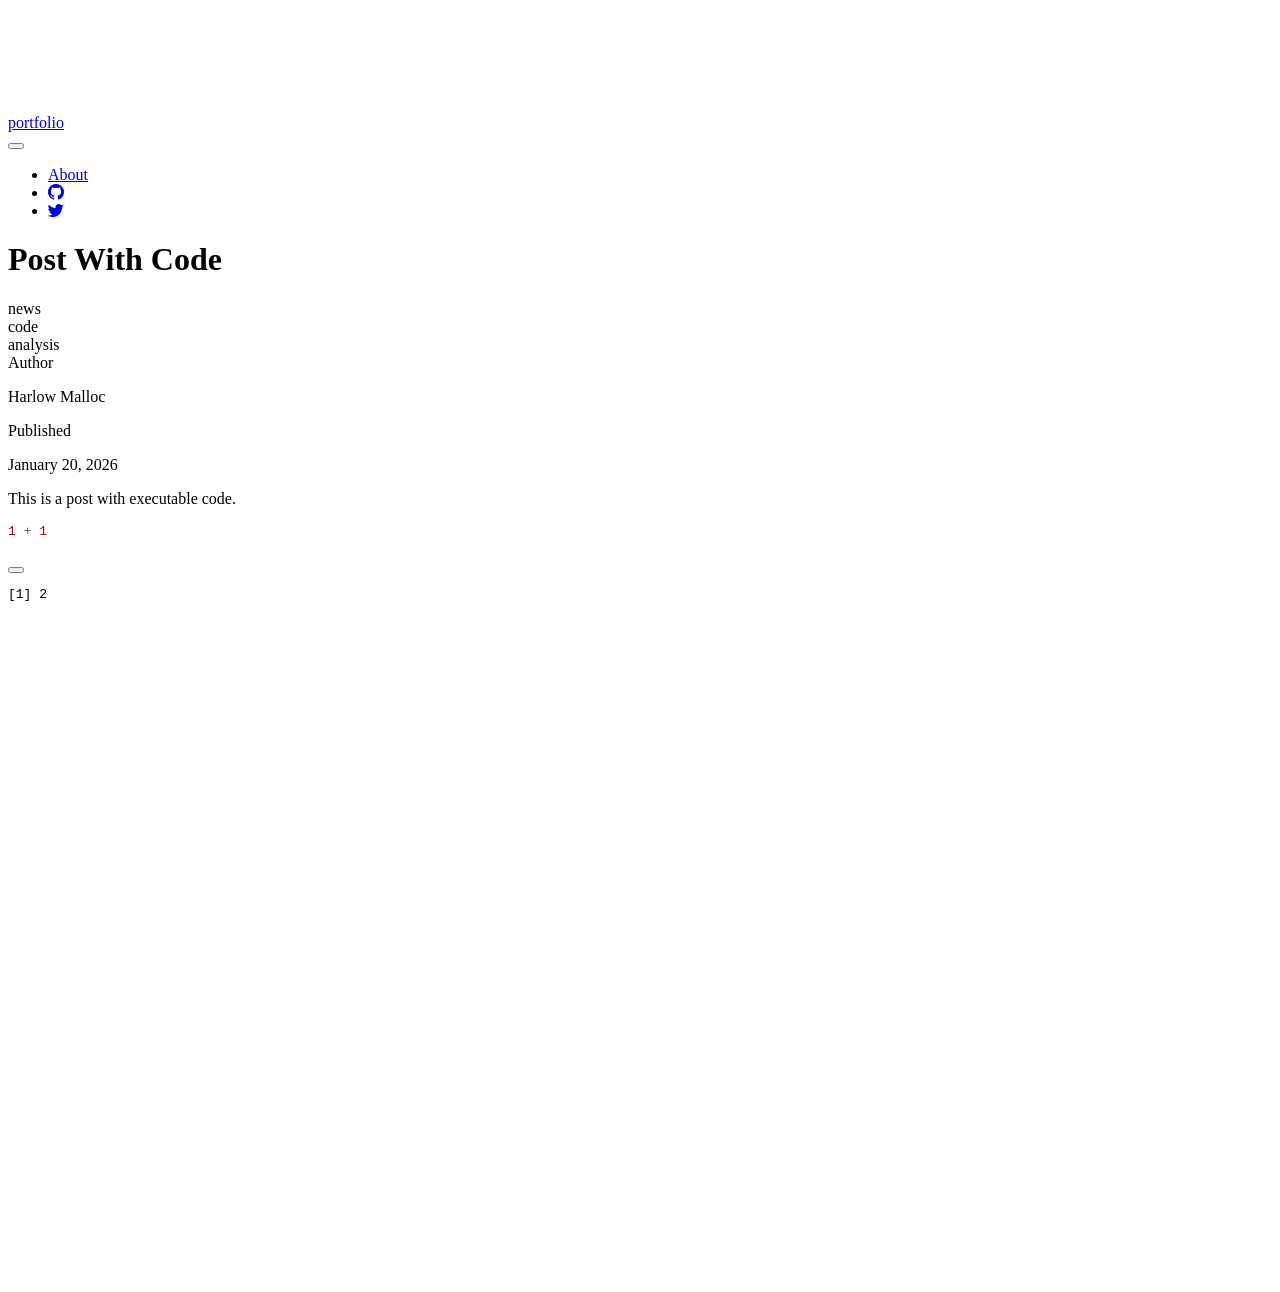
==== docs/posts/post-with-code/index.html @ 6f41be65 "First commit" ====
<!DOCTYPE html>
<html xmlns="http://www.w3.org/1999/xhtml" lang="en" xml:lang="en"><head>

<meta charset="utf-8">
<meta name="generator" content="quarto-1.8.25">

<meta name="viewport" content="width=device-width, initial-scale=1.0, user-scalable=yes">

<meta name="author" content="Harlow Malloc">
<meta name="dcterms.date" content="2026-01-20">

<title>Post With Code – portfolio</title>
<style>
code{white-space: pre-wrap;}
span.smallcaps{font-variant: small-caps;}
div.columns{display: flex; gap: min(4vw, 1.5em);}
div.column{flex: auto; overflow-x: auto;}
div.hanging-indent{margin-left: 1.5em; text-indent: -1.5em;}
ul.task-list{list-style: none;}
ul.task-list li input[type="checkbox"] {
  width: 0.8em;
  margin: 0 0.8em 0.2em -1em; /* quarto-specific, see https://github.com/quarto-dev/quarto-cli/issues/4556 */ 
  vertical-align: middle;
}
/* CSS for syntax highlighting */
html { -webkit-text-size-adjust: 100%; }
pre > code.sourceCode { white-space: pre; position: relative; }
pre > code.sourceCode > span { display: inline-block; line-height: 1.25; }
pre > code.sourceCode > span:empty { height: 1.2em; }
.sourceCode { overflow: visible; }
code.sourceCode > span { color: inherit; text-decoration: inherit; }
div.sourceCode { margin: 1em 0; }
pre.sourceCode { margin: 0; }
@media screen {
div.sourceCode { overflow: auto; }
}
@media print {
pre > code.sourceCode { white-space: pre-wrap; }
pre > code.sourceCode > span { text-indent: -5em; padding-left: 5em; }
}
pre.numberSource code
  { counter-reset: source-line 0; }
pre.numberSource code > span
  { position: relative; left: -4em; counter-increment: source-line; }
pre.numberSource code > span > a:first-child::before
  { content: counter(source-line);
    position: relative; left: -1em; text-align: right; vertical-align: baseline;
    border: none; display: inline-block;
    -webkit-touch-callout: none; -webkit-user-select: none;
    -khtml-user-select: none; -moz-user-select: none;
    -ms-user-select: none; user-select: none;
    padding: 0 4px; width: 4em;
  }
pre.numberSource { margin-left: 3em;  padding-left: 4px; }
div.sourceCode
  {   }
@media screen {
pre > code.sourceCode > span > a:first-child::before { text-decoration: underline; }
}
</style>


<script src="../../site_libs/quarto-nav/quarto-nav.js"></script>
<script src="../../site_libs/quarto-nav/headroom.min.js"></script>
<script src="../../site_libs/clipboard/clipboard.min.js"></script>
<script src="../../site_libs/quarto-search/autocomplete.umd.js"></script>
<script src="../../site_libs/quarto-search/fuse.min.js"></script>
<script src="../../site_libs/quarto-search/quarto-search.js"></script>
<meta name="quarto:offset" content="../../">
<script src="../../site_libs/quarto-html/quarto.js" type="module"></script>
<script src="../../site_libs/quarto-html/tabsets/tabsets.js" type="module"></script>
<script src="../../site_libs/quarto-html/axe/axe-check.js" type="module"></script>
<script src="../../site_libs/quarto-html/popper.min.js"></script>
<script src="../../site_libs/quarto-html/tippy.umd.min.js"></script>
<script src="../../site_libs/quarto-html/anchor.min.js"></script>
<link href="../../site_libs/quarto-html/tippy.css" rel="stylesheet">
<link href="../../site_libs/quarto-html/quarto-syntax-highlighting-7b89279ff1a6dce999919e0e67d4d9ec.css" rel="stylesheet" id="quarto-text-highlighting-styles">
<script src="../../site_libs/bootstrap/bootstrap.min.js"></script>
<link href="../../site_libs/bootstrap/bootstrap-icons.css" rel="stylesheet">
<link href="../../site_libs/bootstrap/bootstrap-e31584831b205ffbb2d98406f31c2a5b.min.css" rel="stylesheet" append-hash="true" id="quarto-bootstrap" data-mode="light">
<script id="quarto-search-options" type="application/json">{
  "location": "navbar",
  "copy-button": false,
  "collapse-after": 3,
  "panel-placement": "end",
  "type": "overlay",
  "limit": 50,
  "keyboard-shortcut": [
    "f",
    "/",
    "s"
  ],
  "show-item-context": false,
  "language": {
    "search-no-results-text": "No results",
    "search-matching-documents-text": "matching documents",
    "search-copy-link-title": "Copy link to search",
    "search-hide-matches-text": "Hide additional matches",
    "search-more-match-text": "more match in this document",
    "search-more-matches-text": "more matches in this document",
    "search-clear-button-title": "Clear",
    "search-text-placeholder": "",
    "search-detached-cancel-button-title": "Cancel",
    "search-submit-button-title": "Submit",
    "search-label": "Search"
  }
}</script>


<link rel="stylesheet" href="../../styles.css">
</head>

<body class="nav-fixed fullcontent quarto-light">

<div id="quarto-search-results"></div>
  <header id="quarto-header" class="headroom fixed-top quarto-banner">
    <nav class="navbar navbar-expand-lg " data-bs-theme="dark">
      <div class="navbar-container container-fluid">
      <div class="navbar-brand-container mx-auto">
    <a href="../../index.html" class="navbar-brand navbar-brand-logo">
    </a>
    <a class="navbar-brand" href="../../index.html">
    <span class="navbar-title">portfolio</span>
    </a>
  </div>
            <div id="quarto-search" class="" title="Search"></div>
          <button class="navbar-toggler" type="button" data-bs-toggle="collapse" data-bs-target="#navbarCollapse" aria-controls="navbarCollapse" role="menu" aria-expanded="false" aria-label="Toggle navigation" onclick="if (window.quartoToggleHeadroom) { window.quartoToggleHeadroom(); }">
  <span class="navbar-toggler-icon"></span>
</button>
          <div class="collapse navbar-collapse" id="navbarCollapse">
            <ul class="navbar-nav navbar-nav-scroll ms-auto">
  <li class="nav-item">
    <a class="nav-link" href="../../about.html"> 
<span class="menu-text">About</span></a>
  </li>  
  <li class="nav-item compact">
    <a class="nav-link" href="https://github.com/"> <i class="bi bi-github" role="img">
</i> 
<span class="menu-text"></span></a>
  </li>  
  <li class="nav-item compact">
    <a class="nav-link" href="https://twitter.com"> <i class="bi bi-twitter" role="img">
</i> 
<span class="menu-text"></span></a>
  </li>  
</ul>
          </div> <!-- /navcollapse -->
            <div class="quarto-navbar-tools">
</div>
      </div> <!-- /container-fluid -->
    </nav>
</header>
<!-- content -->
<header id="title-block-header" class="quarto-title-block default page-columns page-full">
  <div class="quarto-title-banner page-columns page-full">
    <div class="quarto-title column-body">
      <h1 class="title">Post With Code</h1>
                                <div class="quarto-categories">
                <div class="quarto-category">news</div>
                <div class="quarto-category">code</div>
                <div class="quarto-category">analysis</div>
              </div>
                  </div>
  </div>
    
  
  <div class="quarto-title-meta">

      <div>
      <div class="quarto-title-meta-heading">Author</div>
      <div class="quarto-title-meta-contents">
               <p>Harlow Malloc </p>
            </div>
    </div>
      
      <div>
      <div class="quarto-title-meta-heading">Published</div>
      <div class="quarto-title-meta-contents">
        <p class="date">January 20, 2026</p>
      </div>
    </div>
    
      
    </div>
    
  
  </header><div id="quarto-content" class="quarto-container page-columns page-rows-contents page-layout-article page-navbar">
<!-- sidebar -->
<!-- margin-sidebar -->
    
<!-- main -->
<main class="content quarto-banner-title-block" id="quarto-document-content">





<p>This is a post with executable code.</p>
<div class="cell">
<div class="code-copy-outer-scaffold"><div class="sourceCode cell-code" id="cb1"><pre class="sourceCode r code-with-copy"><code class="sourceCode r"><span id="cb1-1"><a href="#cb1-1" aria-hidden="true" tabindex="-1"></a><span class="dv">1</span> <span class="sc">+</span> <span class="dv">1</span></span></code></pre></div><button title="Copy to Clipboard" class="code-copy-button"><i class="bi"></i></button></div>
<div class="cell-output cell-output-stdout">
<pre><code>[1] 2</code></pre>
</div>
</div>



</main> <!-- /main -->
<script id="quarto-html-after-body" type="application/javascript">
  window.document.addEventListener("DOMContentLoaded", function (event) {
    const icon = "";
    const anchorJS = new window.AnchorJS();
    anchorJS.options = {
      placement: 'right',
      icon: icon
    };
    anchorJS.add('.anchored');
    const isCodeAnnotation = (el) => {
      for (const clz of el.classList) {
        if (clz.startsWith('code-annotation-')) {                     
          return true;
        }
      }
      return false;
    }
    const onCopySuccess = function(e) {
      // button target
      const button = e.trigger;
      // don't keep focus
      button.blur();
      // flash "checked"
      button.classList.add('code-copy-button-checked');
      var currentTitle = button.getAttribute("title");
      button.setAttribute("title", "Copied!");
      let tooltip;
      if (window.bootstrap) {
        button.setAttribute("data-bs-toggle", "tooltip");
        button.setAttribute("data-bs-placement", "left");
        button.setAttribute("data-bs-title", "Copied!");
        tooltip = new bootstrap.Tooltip(button, 
          { trigger: "manual", 
            customClass: "code-copy-button-tooltip",
            offset: [0, -8]});
        tooltip.show();    
      }
      setTimeout(function() {
        if (tooltip) {
          tooltip.hide();
          button.removeAttribute("data-bs-title");
          button.removeAttribute("data-bs-toggle");
          button.removeAttribute("data-bs-placement");
        }
        button.setAttribute("title", currentTitle);
        button.classList.remove('code-copy-button-checked');
      }, 1000);
      // clear code selection
      e.clearSelection();
    }
    const getTextToCopy = function(trigger) {
      const outerScaffold = trigger.parentElement.cloneNode(true);
      const codeEl = outerScaffold.querySelector('code');
      for (const childEl of codeEl.children) {
        if (isCodeAnnotation(childEl)) {
          childEl.remove();
        }
      }
      return codeEl.innerText;
    }
    const clipboard = new window.ClipboardJS('.code-copy-button:not([data-in-quarto-modal])', {
      text: getTextToCopy
    });
    clipboard.on('success', onCopySuccess);
    if (window.document.getElementById('quarto-embedded-source-code-modal')) {
      const clipboardModal = new window.ClipboardJS('.code-copy-button[data-in-quarto-modal]', {
        text: getTextToCopy,
        container: window.document.getElementById('quarto-embedded-source-code-modal')
      });
      clipboardModal.on('success', onCopySuccess);
    }
      var localhostRegex = new RegExp(/^(?:http|https):\/\/localhost\:?[0-9]*\//);
      var mailtoRegex = new RegExp(/^mailto:/);
        var filterRegex = new RegExp("https:\/\/your-website-url\.example\.com");
      var isInternal = (href) => {
          return filterRegex.test(href) || localhostRegex.test(href) || mailtoRegex.test(href);
      }
      // Inspect non-navigation links and adorn them if external
     var links = window.document.querySelectorAll('a[href]:not(.nav-link):not(.navbar-brand):not(.toc-action):not(.sidebar-link):not(.sidebar-item-toggle):not(.pagination-link):not(.no-external):not([aria-hidden]):not(.dropdown-item):not(.quarto-navigation-tool):not(.about-link)');
      for (var i=0; i<links.length; i++) {
        const link = links[i];
        if (!isInternal(link.href)) {
          // undo the damage that might have been done by quarto-nav.js in the case of
          // links that we want to consider external
          if (link.dataset.originalHref !== undefined) {
            link.href = link.dataset.originalHref;
          }
        }
      }
    function tippyHover(el, contentFn, onTriggerFn, onUntriggerFn) {
      const config = {
        allowHTML: true,
        maxWidth: 500,
        delay: 100,
        arrow: false,
        appendTo: function(el) {
            return el.parentElement;
        },
        interactive: true,
        interactiveBorder: 10,
        theme: 'quarto',
        placement: 'bottom-start',
      };
      if (contentFn) {
        config.content = contentFn;
      }
      if (onTriggerFn) {
        config.onTrigger = onTriggerFn;
      }
      if (onUntriggerFn) {
        config.onUntrigger = onUntriggerFn;
      }
      window.tippy(el, config); 
    }
    const noterefs = window.document.querySelectorAll('a[role="doc-noteref"]');
    for (var i=0; i<noterefs.length; i++) {
      const ref = noterefs[i];
      tippyHover(ref, function() {
        // use id or data attribute instead here
        let href = ref.getAttribute('data-footnote-href') || ref.getAttribute('href');
        try { href = new URL(href).hash; } catch {}
        const id = href.replace(/^#\/?/, "");
        const note = window.document.getElementById(id);
        if (note) {
          return note.innerHTML;
        } else {
          return "";
        }
      });
    }
    const xrefs = window.document.querySelectorAll('a.quarto-xref');
    const processXRef = (id, note) => {
      // Strip column container classes
      const stripColumnClz = (el) => {
        el.classList.remove("page-full", "page-columns");
        if (el.children) {
          for (const child of el.children) {
            stripColumnClz(child);
          }
        }
      }
      stripColumnClz(note)
      if (id === null || id.startsWith('sec-')) {
        // Special case sections, only their first couple elements
        const container = document.createElement("div");
        if (note.children && note.children.length > 2) {
          container.appendChild(note.children[0].cloneNode(true));
          for (let i = 1; i < note.children.length; i++) {
            const child = note.children[i];
            if (child.tagName === "P" && child.innerText === "") {
              continue;
            } else {
              container.appendChild(child.cloneNode(true));
              break;
            }
          }
          if (window.Quarto?.typesetMath) {
            window.Quarto.typesetMath(container);
          }
          return container.innerHTML
        } else {
          if (window.Quarto?.typesetMath) {
            window.Quarto.typesetMath(note);
          }
          return note.innerHTML;
        }
      } else {
        // Remove any anchor links if they are present
        const anchorLink = note.querySelector('a.anchorjs-link');
        if (anchorLink) {
          anchorLink.remove();
        }
        if (window.Quarto?.typesetMath) {
          window.Quarto.typesetMath(note);
        }
        if (note.classList.contains("callout")) {
          return note.outerHTML;
        } else {
          return note.innerHTML;
        }
      }
    }
    for (var i=0; i<xrefs.length; i++) {
      const xref = xrefs[i];
      tippyHover(xref, undefined, function(instance) {
        instance.disable();
        let url = xref.getAttribute('href');
        let hash = undefined; 
        if (url.startsWith('#')) {
          hash = url;
        } else {
          try { hash = new URL(url).hash; } catch {}
        }
        if (hash) {
          const id = hash.replace(/^#\/?/, "");
          const note = window.document.getElementById(id);
          if (note !== null) {
            try {
              const html = processXRef(id, note.cloneNode(true));
              instance.setContent(html);
            } finally {
              instance.enable();
              instance.show();
            }
          } else {
            // See if we can fetch this
            fetch(url.split('#')[0])
            .then(res => res.text())
            .then(html => {
              const parser = new DOMParser();
              const htmlDoc = parser.parseFromString(html, "text/html");
              const note = htmlDoc.getElementById(id);
              if (note !== null) {
                const html = processXRef(id, note);
                instance.setContent(html);
              } 
            }).finally(() => {
              instance.enable();
              instance.show();
            });
          }
        } else {
          // See if we can fetch a full url (with no hash to target)
          // This is a special case and we should probably do some content thinning / targeting
          fetch(url)
          .then(res => res.text())
          .then(html => {
            const parser = new DOMParser();
            const htmlDoc = parser.parseFromString(html, "text/html");
            const note = htmlDoc.querySelector('main.content');
            if (note !== null) {
              // This should only happen for chapter cross references
              // (since there is no id in the URL)
              // remove the first header
              if (note.children.length > 0 && note.children[0].tagName === "HEADER") {
                note.children[0].remove();
              }
              const html = processXRef(null, note);
              instance.setContent(html);
            } 
          }).finally(() => {
            instance.enable();
            instance.show();
          });
        }
      }, function(instance) {
      });
    }
        let selectedAnnoteEl;
        const selectorForAnnotation = ( cell, annotation) => {
          let cellAttr = 'data-code-cell="' + cell + '"';
          let lineAttr = 'data-code-annotation="' +  annotation + '"';
          const selector = 'span[' + cellAttr + '][' + lineAttr + ']';
          return selector;
        }
        const selectCodeLines = (annoteEl) => {
          const doc = window.document;
          const targetCell = annoteEl.getAttribute("data-target-cell");
          const targetAnnotation = annoteEl.getAttribute("data-target-annotation");
          const annoteSpan = window.document.querySelector(selectorForAnnotation(targetCell, targetAnnotation));
          const lines = annoteSpan.getAttribute("data-code-lines").split(",");
          const lineIds = lines.map((line) => {
            return targetCell + "-" + line;
          })
          let top = null;
          let height = null;
          let parent = null;
          if (lineIds.length > 0) {
              //compute the position of the single el (top and bottom and make a div)
              const el = window.document.getElementById(lineIds[0]);
              top = el.offsetTop;
              height = el.offsetHeight;
              parent = el.parentElement.parentElement;
            if (lineIds.length > 1) {
              const lastEl = window.document.getElementById(lineIds[lineIds.length - 1]);
              const bottom = lastEl.offsetTop + lastEl.offsetHeight;
              height = bottom - top;
            }
            if (top !== null && height !== null && parent !== null) {
              // cook up a div (if necessary) and position it 
              let div = window.document.getElementById("code-annotation-line-highlight");
              if (div === null) {
                div = window.document.createElement("div");
                div.setAttribute("id", "code-annotation-line-highlight");
                div.style.position = 'absolute';
                parent.appendChild(div);
              }
              div.style.top = top - 2 + "px";
              div.style.height = height + 4 + "px";
              div.style.left = 0;
              let gutterDiv = window.document.getElementById("code-annotation-line-highlight-gutter");
              if (gutterDiv === null) {
                gutterDiv = window.document.createElement("div");
                gutterDiv.setAttribute("id", "code-annotation-line-highlight-gutter");
                gutterDiv.style.position = 'absolute';
                const codeCell = window.document.getElementById(targetCell);
                const gutter = codeCell.querySelector('.code-annotation-gutter');
                gutter.appendChild(gutterDiv);
              }
              gutterDiv.style.top = top - 2 + "px";
              gutterDiv.style.height = height + 4 + "px";
            }
            selectedAnnoteEl = annoteEl;
          }
        };
        const unselectCodeLines = () => {
          const elementsIds = ["code-annotation-line-highlight", "code-annotation-line-highlight-gutter"];
          elementsIds.forEach((elId) => {
            const div = window.document.getElementById(elId);
            if (div) {
              div.remove();
            }
          });
          selectedAnnoteEl = undefined;
        };
          // Handle positioning of the toggle
      window.addEventListener(
        "resize",
        throttle(() => {
          elRect = undefined;
          if (selectedAnnoteEl) {
            selectCodeLines(selectedAnnoteEl);
          }
        }, 10)
      );
      function throttle(fn, ms) {
      let throttle = false;
      let timer;
        return (...args) => {
          if(!throttle) { // first call gets through
              fn.apply(this, args);
              throttle = true;
          } else { // all the others get throttled
              if(timer) clearTimeout(timer); // cancel #2
              timer = setTimeout(() => {
                fn.apply(this, args);
                timer = throttle = false;
              }, ms);
          }
        };
      }
        // Attach click handler to the DT
        const annoteDls = window.document.querySelectorAll('dt[data-target-cell]');
        for (const annoteDlNode of annoteDls) {
          annoteDlNode.addEventListener('click', (event) => {
            const clickedEl = event.target;
            if (clickedEl !== selectedAnnoteEl) {
              unselectCodeLines();
              const activeEl = window.document.querySelector('dt[data-target-cell].code-annotation-active');
              if (activeEl) {
                activeEl.classList.remove('code-annotation-active');
              }
              selectCodeLines(clickedEl);
              clickedEl.classList.add('code-annotation-active');
            } else {
              // Unselect the line
              unselectCodeLines();
              clickedEl.classList.remove('code-annotation-active');
            }
          });
        }
    const findCites = (el) => {
      const parentEl = el.parentElement;
      if (parentEl) {
        const cites = parentEl.dataset.cites;
        if (cites) {
          return {
            el,
            cites: cites.split(' ')
          };
        } else {
          return findCites(el.parentElement)
        }
      } else {
        return undefined;
      }
    };
    var bibliorefs = window.document.querySelectorAll('a[role="doc-biblioref"]');
    for (var i=0; i<bibliorefs.length; i++) {
      const ref = bibliorefs[i];
      const citeInfo = findCites(ref);
      if (citeInfo) {
        tippyHover(citeInfo.el, function() {
          var popup = window.document.createElement('div');
          citeInfo.cites.forEach(function(cite) {
            var citeDiv = window.document.createElement('div');
            citeDiv.classList.add('hanging-indent');
            citeDiv.classList.add('csl-entry');
            var biblioDiv = window.document.getElementById('ref-' + cite);
            if (biblioDiv) {
              citeDiv.innerHTML = biblioDiv.innerHTML;
            }
            popup.appendChild(citeDiv);
          });
          return popup.innerHTML;
        });
      }
    }
  });
  </script>
</div> <!-- /content -->




</body></html>
---- docs/site_libs/quarto-html/tippy.css ----
.tippy-box[data-animation=fade][data-state=hidden]{opacity:0}[data-tippy-root]{max-width:calc(100vw - 10px)}.tippy-box{position:relative;background-color:#333;color:#fff;border-radius:4px;font-size:14px;line-height:1.4;white-space:normal;outline:0;transition-property:transform,visibility,opacity}.tippy-box[data-placement^=top]>.tippy-arrow{bottom:0}.tippy-box[data-placement^=top]>.tippy-arrow:before{bottom:-7px;left:0;border-width:8px 8px 0;border-top-color:initial;transform-origin:center top}.tippy-box[data-placement^=bottom]>.tippy-arrow{top:0}.tippy-box[data-placement^=bottom]>.tippy-arrow:before{top:-7px;left:0;border-width:0 8px 8px;border-bottom-color:initial;transform-origin:center bottom}.tippy-box[data-placement^=left]>.tippy-arrow{right:0}.tippy-box[data-placement^=left]>.tippy-arrow:before{border-width:8px 0 8px 8px;border-left-color:initial;right:-7px;transform-origin:center left}.tippy-box[data-placement^=right]>.tippy-arrow{left:0}.tippy-box[data-placement^=right]>.tippy-arrow:before{left:-7px;border-width:8px 8px 8px 0;border-right-color:initial;transform-origin:center right}.tippy-box[data-inertia][data-state=visible]{transition-timing-function:cubic-bezier(.54,1.5,.38,1.11)}.tippy-arrow{width:16px;height:16px;color:#333}.tippy-arrow:before{content:"";position:absolute;border-color:transparent;border-style:solid}.tippy-content{position:relative;padding:5px 9px;z-index:1}
---- docs/site_libs/quarto-html/quarto-syntax-highlighting-7b89279ff1a6dce999919e0e67d4d9ec.css ----
/* quarto syntax highlight colors */
:root {
  --quarto-hl-ot-color: #003B4F;
  --quarto-hl-at-color: #657422;
  --quarto-hl-ss-color: #20794D;
  --quarto-hl-an-color: #5E5E5E;
  --quarto-hl-fu-color: #4758AB;
  --quarto-hl-st-color: #20794D;
  --quarto-hl-cf-color: #003B4F;
  --quarto-hl-op-color: #5E5E5E;
  --quarto-hl-er-color: #AD0000;
  --quarto-hl-bn-color: #AD0000;
  --quarto-hl-al-color: #AD0000;
  --quarto-hl-va-color: #111111;
  --quarto-hl-bu-color: inherit;
  --quarto-hl-ex-color: inherit;
  --quarto-hl-pp-color: #AD0000;
  --quarto-hl-in-color: #5E5E5E;
  --quarto-hl-vs-color: #20794D;
  --quarto-hl-wa-color: #5E5E5E;
  --quarto-hl-do-color: #5E5E5E;
  --quarto-hl-im-color: #00769E;
  --quarto-hl-ch-color: #20794D;
  --quarto-hl-dt-color: #AD0000;
  --quarto-hl-fl-color: #AD0000;
  --quarto-hl-co-color: #5E5E5E;
  --quarto-hl-cv-color: #5E5E5E;
  --quarto-hl-cn-color: #8f5902;
  --quarto-hl-sc-color: #5E5E5E;
  --quarto-hl-dv-color: #AD0000;
  --quarto-hl-kw-color: #003B4F;
}

/* other quarto variables */
:root {
  --quarto-font-monospace: SFMono-Regular, Menlo, Monaco, Consolas, "Liberation Mono", "Courier New", monospace;
}

/* syntax highlight based on Pandoc's rules */
pre > code.sourceCode > span {
  color: #003B4F;
}

code.sourceCode > span {
  color: #003B4F;
}

div.sourceCode,
div.sourceCode pre.sourceCode {
  color: #003B4F;
}

/* Normal */
code span {
  color: #003B4F;
}

/* Alert */
code span.al {
  color: #AD0000;
  font-style: inherit;
}

/* Annotation */
code span.an {
  color: #5E5E5E;
  font-style: inherit;
}

/* Attribute */
code span.at {
  color: #657422;
  font-style: inherit;
}

/* BaseN */
code span.bn {
  color: #AD0000;
  font-style: inherit;
}

/* BuiltIn */
code span.bu {
  font-style: inherit;
}

/* ControlFlow */
code span.cf {
  color: #003B4F;
  font-weight: bold;
  font-style: inherit;
}

/* Char */
code span.ch {
  color: #20794D;
  font-style: inherit;
}

/* Constant */
code span.cn {
  color: #8f5902;
  font-style: inherit;
}

/* Comment */
code span.co {
  color: #5E5E5E;
  font-style: inherit;
}

/* CommentVar */
code span.cv {
  color: #5E5E5E;
  font-style: italic;
}

/* Documentation */
code span.do {
  color: #5E5E5E;
  font-style: italic;
}

/* DataType */
code span.dt {
  color: #AD0000;
  font-style: inherit;
}

/* DecVal */
code span.dv {
  color: #AD0000;
  font-style: inherit;
}

/* Error */
code span.er {
  color: #AD0000;
  font-style: inherit;
}

/* Extension */
code span.ex {
  font-style: inherit;
}

/* Float */
code span.fl {
  color: #AD0000;
  font-style: inherit;
}

/* Function */
code span.fu {
  color: #4758AB;
  font-style: inherit;
}

/* Import */
code span.im {
  color: #00769E;
  font-style: inherit;
}

/* Information */
code span.in {
  color: #5E5E5E;
  font-style: inherit;
}

/* Keyword */
code span.kw {
  color: #003B4F;
  font-weight: bold;
  font-style: inherit;
}

/* Operator */
code span.op {
  color: #5E5E5E;
  font-style: inherit;
}

/* Other */
code span.ot {
  color: #003B4F;
  font-style: inherit;
}

/* Preprocessor */
code span.pp {
  color: #AD0000;
  font-style: inherit;
}

/* SpecialChar */
code span.sc {
  color: #5E5E5E;
  font-style: inherit;
}

/* SpecialString */
code span.ss {
  color: #20794D;
  font-style: inherit;
}

/* String */
code span.st {
  color: #20794D;
  font-style: inherit;
}

/* Variable */
code span.va {
  color: #111111;
  font-style: inherit;
}

/* VerbatimString */
code span.vs {
  color: #20794D;
  font-style: inherit;
}

/* Warning */
code span.wa {
  color: #5E5E5E;
  font-style: italic;
}

.prevent-inlining {
  content: "</";
}

/*# sourceMappingURL=3944bc705cfaf4c80e56f77c5205168a.css.map */
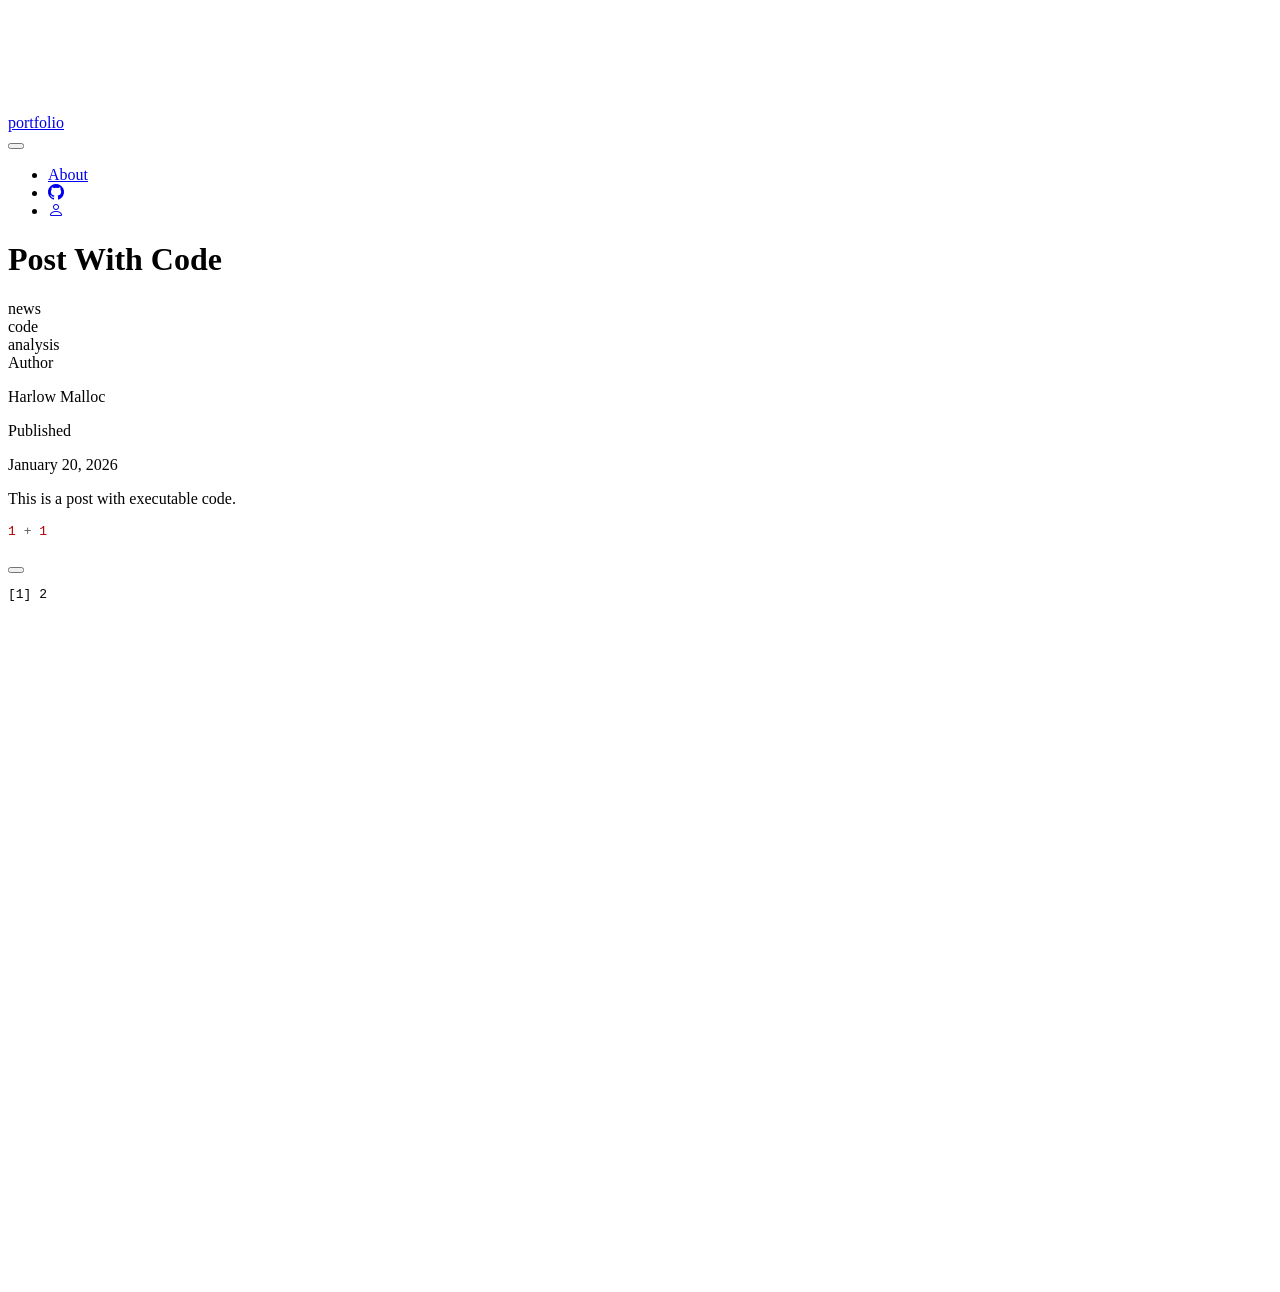
==== commit 904ff81c: "Idk" ====
--- a/docs/posts/post-with-code/index.html
+++ b/docs/posts/post-with-code/index.html
@@ -134,12 +134,12 @@
 <span class="menu-text">About</span></a>
   </li>  
   <li class="nav-item compact">
-    <a class="nav-link" href="https://github.com/"> <i class="bi bi-github" role="img">
+    <a class="nav-link" href="https://github.com/CollinH9"> <i class="bi bi-github" role="img">
 </i> 
 <span class="menu-text"></span></a>
   </li>  
   <li class="nav-item compact">
-    <a class="nav-link" href="https://twitter.com"> <i class="bi bi-twitter" role="img">
+    <a class="nav-link" href="file:///C:/Users/nillo/OneDrive/Desktop/Resume/CollinHenkel-Resume.pdf"> <i class="bi bi-person" role="img">
 </i> 
 <span class="menu-text"></span></a>
   </li>  
@@ -279,7 +279,7 @@
     }
       var localhostRegex = new RegExp(/^(?:http|https):\/\/localhost\:?[0-9]*\//);
       var mailtoRegex = new RegExp(/^mailto:/);
-        var filterRegex = new RegExp("https:\/\/your-website-url\.example\.com");
+        var filterRegex = new RegExp("https:\/\/collinh9\.github\.io");
       var isInternal = (href) => {
           return filterRegex.test(href) || localhostRegex.test(href) || mailtoRegex.test(href);
       }
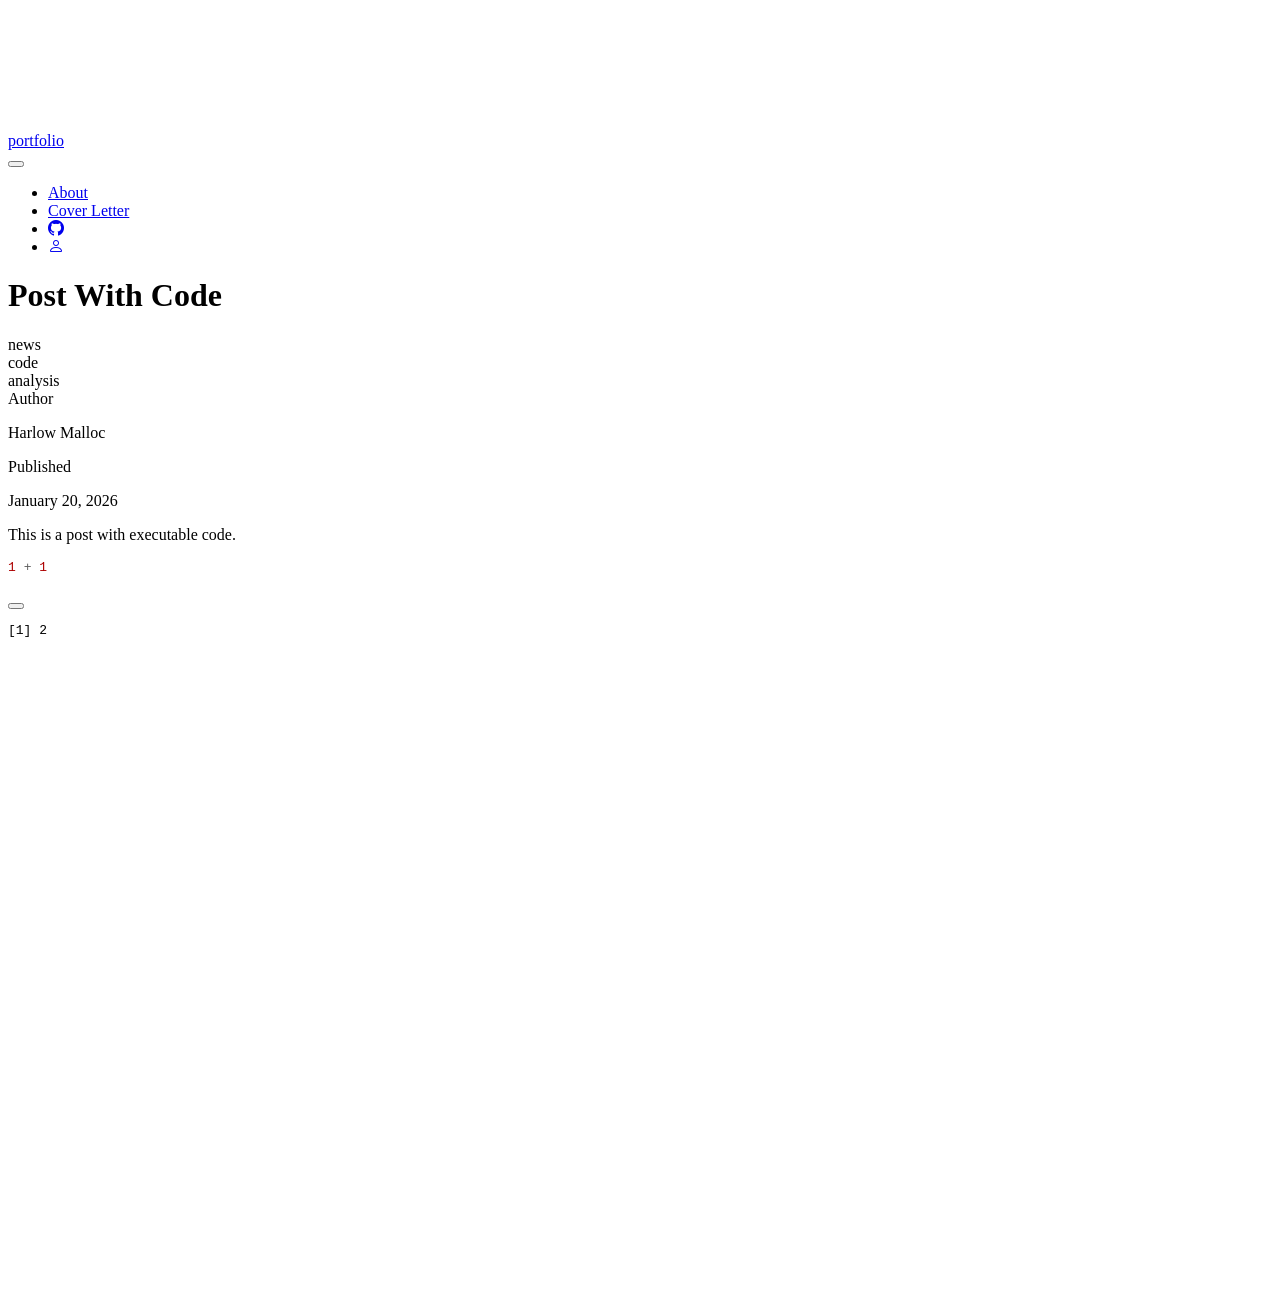
==== commit 778f912e: "Cover Letter Fix" ====
--- a/docs/posts/post-with-code/index.html
+++ b/docs/posts/post-with-code/index.html
@@ -133,13 +133,17 @@
     <a class="nav-link" href="../../about.html"> 
 <span class="menu-text">About</span></a>
   </li>  
+  <li class="nav-item">
+    <a class="nav-link" href="../../Cover Letter.html"> 
+<span class="menu-text">Cover Letter</span></a>
+  </li>  
   <li class="nav-item compact">
     <a class="nav-link" href="https://github.com/CollinH9"> <i class="bi bi-github" role="img">
 </i> 
 <span class="menu-text"></span></a>
   </li>  
   <li class="nav-item compact">
-    <a class="nav-link" href="file:///C:/Users/nillo/OneDrive/Desktop/Resume/CollinHenkel-Resume.pdf"> <i class="bi bi-person" role="img">
+    <a class="nav-link" href="../../files/CollinHenkel-Resume.pdf" target="_blank"> <i class="bi bi-person" role="img">
 </i> 
 <span class="menu-text"></span></a>
   </li>  
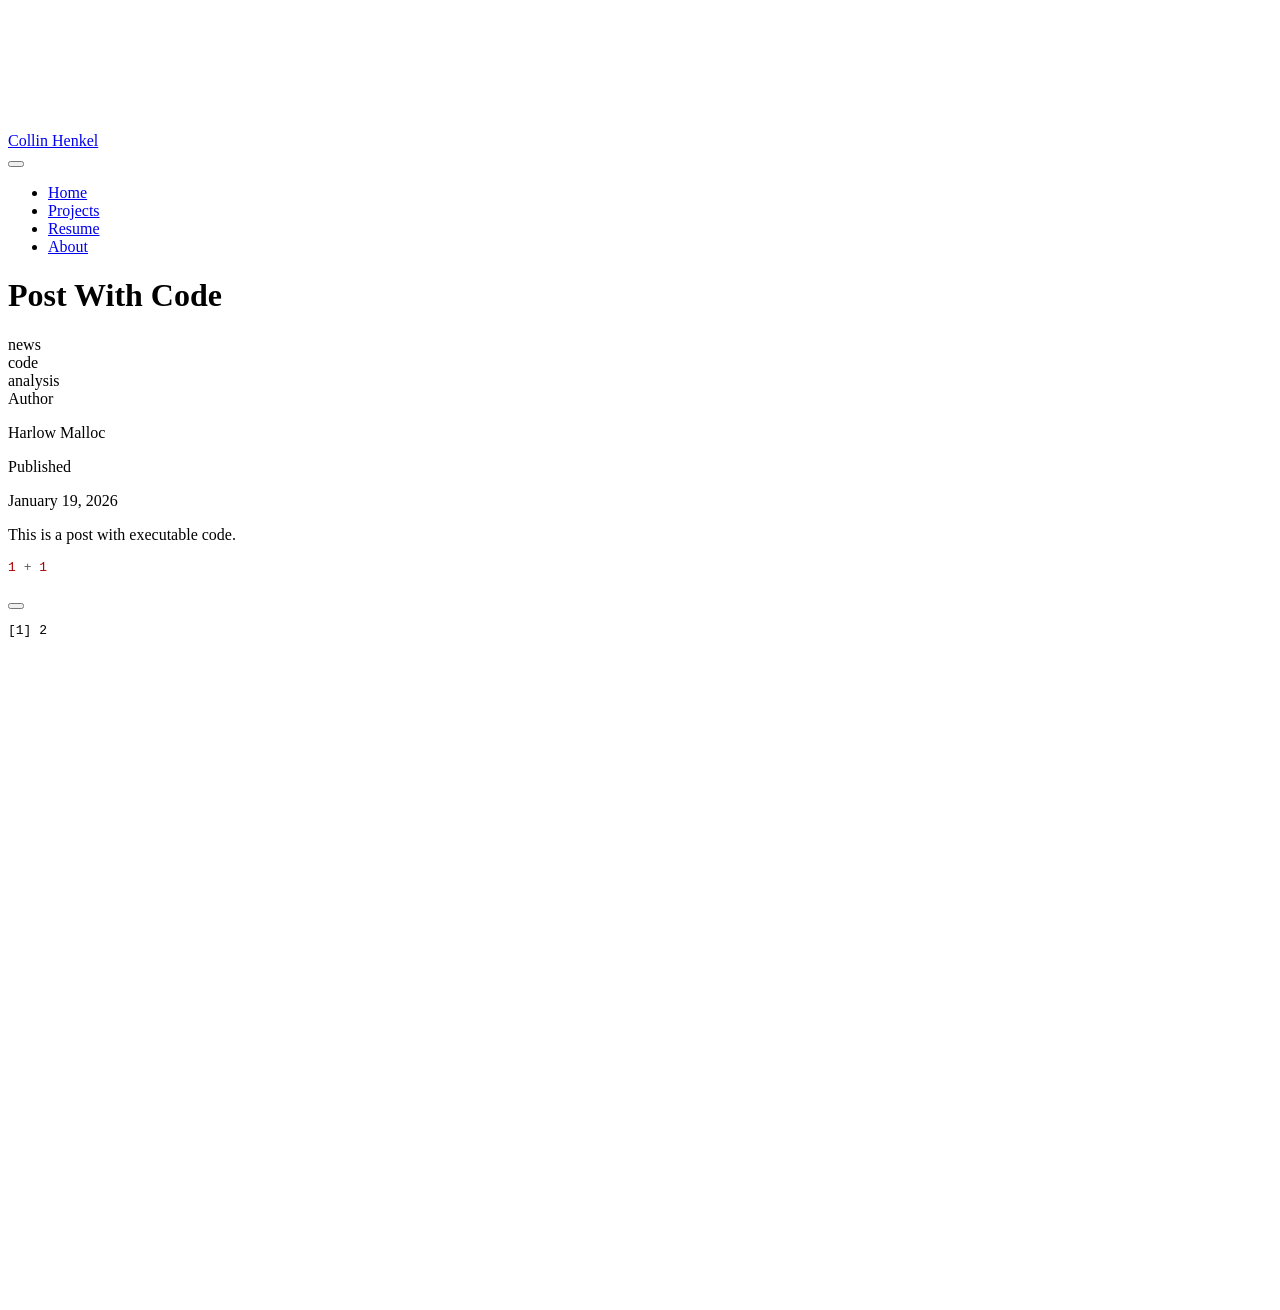
==== commit a7ad51ff: "render" ====
--- a/docs/posts/post-with-code/index.html
+++ b/docs/posts/post-with-code/index.html
@@ -7,9 +7,9 @@
 <meta name="viewport" content="width=device-width, initial-scale=1.0, user-scalable=yes">
 
 <meta name="author" content="Harlow Malloc">
-<meta name="dcterms.date" content="2026-01-20">
-
-<title>Post With Code – portfolio</title>
+<meta name="dcterms.date" content="2026-01-19">
+
+<title>Post With Code – Collin Henkel</title>
 <style>
 code{white-space: pre-wrap;}
 span.smallcaps{font-variant: small-caps;}
@@ -120,7 +120,7 @@
     <a href="../../index.html" class="navbar-brand navbar-brand-logo">
     </a>
     <a class="navbar-brand" href="../../index.html">
-    <span class="navbar-title">portfolio</span>
+    <span class="navbar-title">Collin Henkel</span>
     </a>
   </div>
             <div id="quarto-search" class="" title="Search"></div>
@@ -128,24 +128,22 @@
   <span class="navbar-toggler-icon"></span>
 </button>
           <div class="collapse navbar-collapse" id="navbarCollapse">
-            <ul class="navbar-nav navbar-nav-scroll ms-auto">
+            <ul class="navbar-nav navbar-nav-scroll me-auto">
+  <li class="nav-item">
+    <a class="nav-link" href="../../index.html"> 
+<span class="menu-text">Home</span></a>
+  </li>  
+  <li class="nav-item">
+    <a class="nav-link" href="../../projects.html"> 
+<span class="menu-text">Projects</span></a>
+  </li>  
+  <li class="nav-item">
+    <a class="nav-link" href="../../resume.html"> 
+<span class="menu-text">Resume</span></a>
+  </li>  
   <li class="nav-item">
     <a class="nav-link" href="../../about.html"> 
 <span class="menu-text">About</span></a>
-  </li>  
-  <li class="nav-item">
-    <a class="nav-link" href="../../Cover Letter.html"> 
-<span class="menu-text">Cover Letter</span></a>
-  </li>  
-  <li class="nav-item compact">
-    <a class="nav-link" href="https://github.com/CollinH9"> <i class="bi bi-github" role="img">
-</i> 
-<span class="menu-text"></span></a>
-  </li>  
-  <li class="nav-item compact">
-    <a class="nav-link" href="../../files/CollinHenkel-Resume.pdf" target="_blank"> <i class="bi bi-person" role="img">
-</i> 
-<span class="menu-text"></span></a>
   </li>  
 </ul>
           </div> <!-- /navcollapse -->
@@ -180,7 +178,7 @@
       <div>
       <div class="quarto-title-meta-heading">Published</div>
       <div class="quarto-title-meta-contents">
-        <p class="date">January 20, 2026</p>
+        <p class="date">January 19, 2026</p>
       </div>
     </div>
     
@@ -283,7 +281,7 @@
     }
       var localhostRegex = new RegExp(/^(?:http|https):\/\/localhost\:?[0-9]*\//);
       var mailtoRegex = new RegExp(/^mailto:/);
-        var filterRegex = new RegExp("https:\/\/collinh9\.github\.io");
+        var filterRegex = new RegExp('/' + window.location.host + '/');
       var isInternal = (href) => {
           return filterRegex.test(href) || localhostRegex.test(href) || mailtoRegex.test(href);
       }
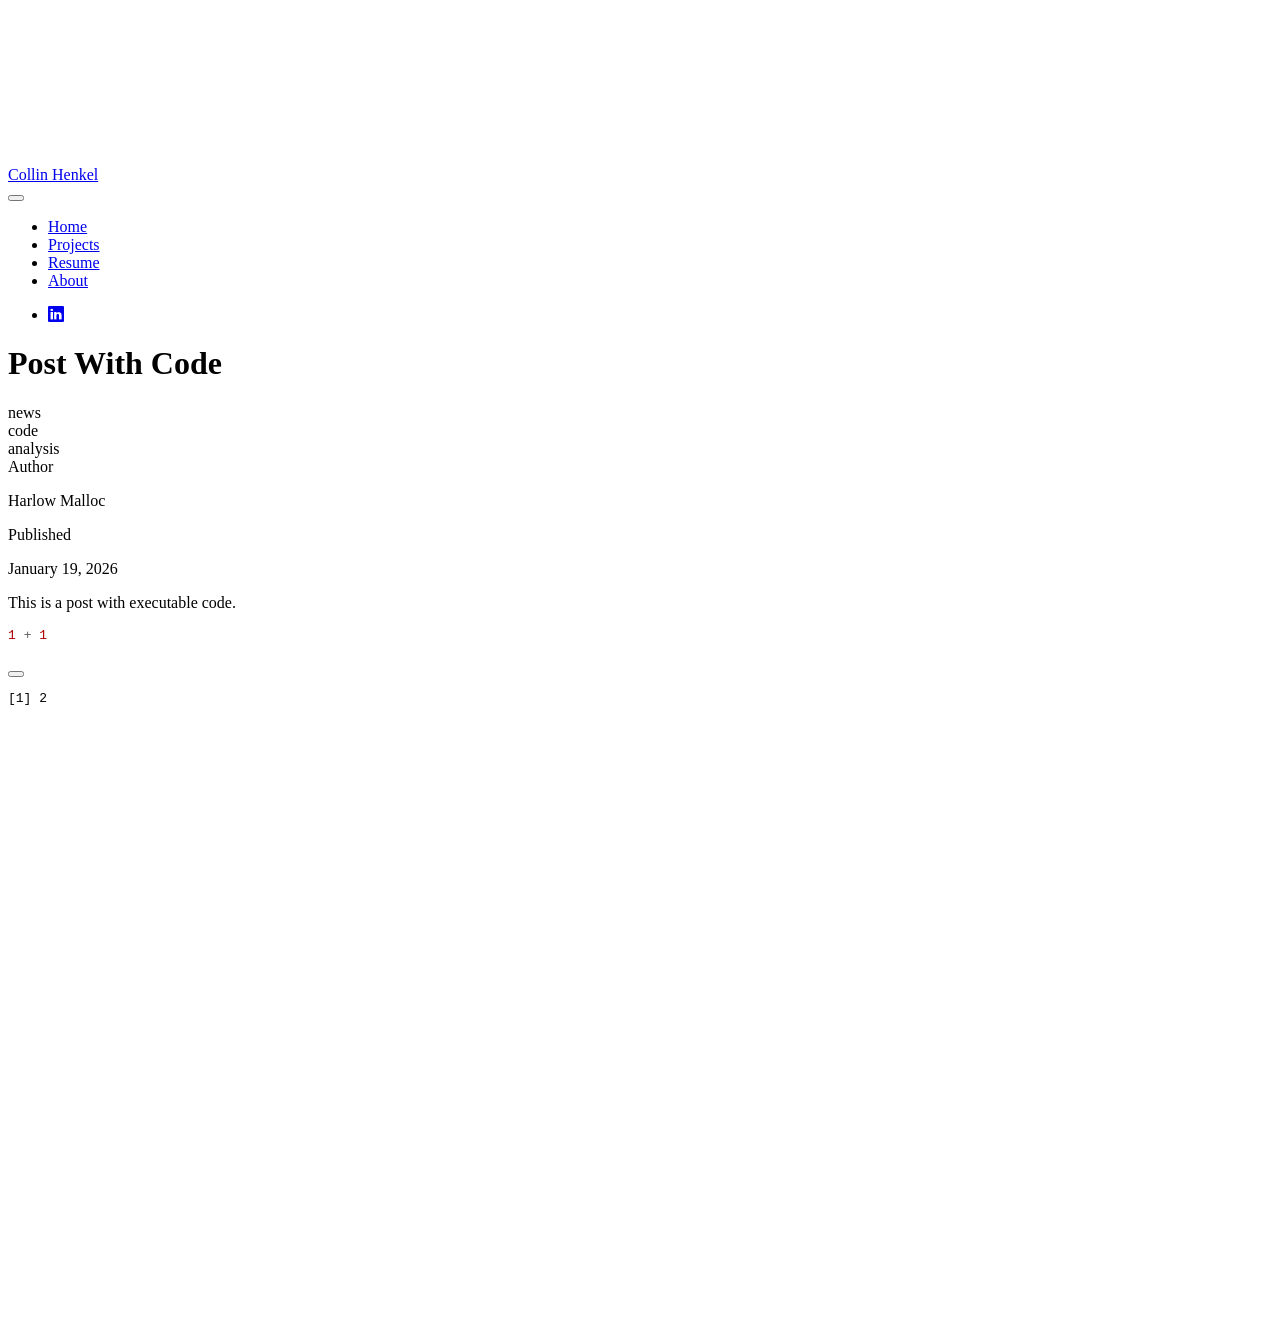
==== commit 366969f9: "changes" ====
--- a/docs/posts/post-with-code/index.html
+++ b/docs/posts/post-with-code/index.html
@@ -146,6 +146,13 @@
 <span class="menu-text">About</span></a>
   </li>  
 </ul>
+            <ul class="navbar-nav navbar-nav-scroll ms-auto">
+  <li class="nav-item compact">
+    <a class="nav-link" href="https://www.linkedin.com/in/collin-henkel-55aa2533a/"> <i class="bi bi-linkedin" role="img">
+</i> 
+<span class="menu-text"></span></a>
+  </li>  
+</ul>
           </div> <!-- /navcollapse -->
             <div class="quarto-navbar-tools">
 </div>
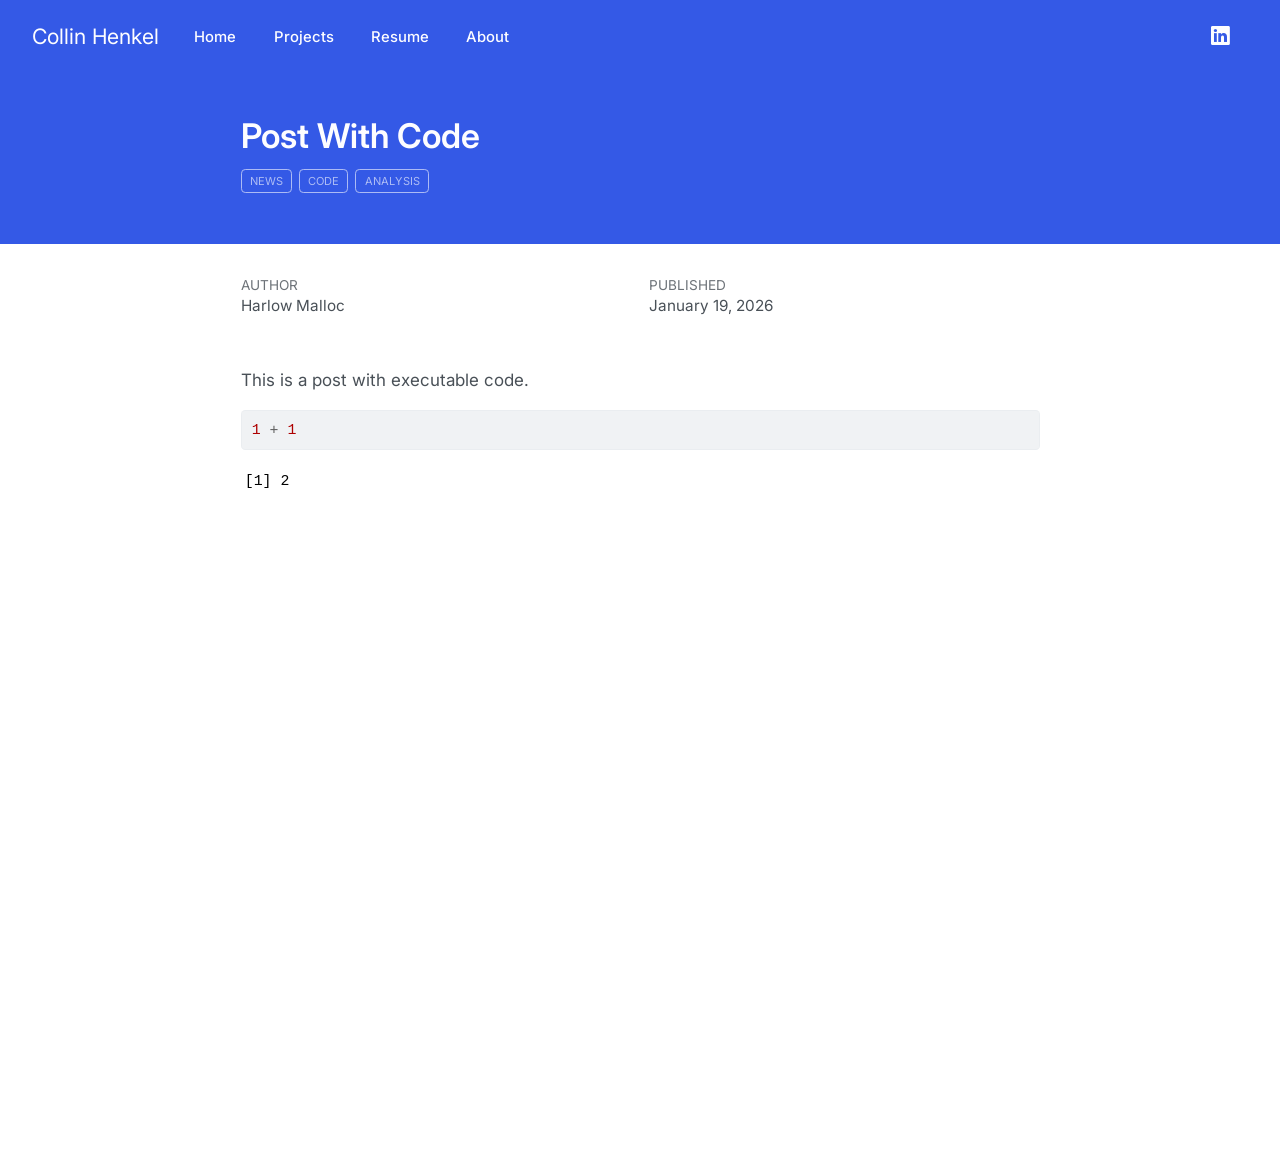
==== commit cdbd6f38: "Theme change" ====
--- a/docs/posts/post-with-code/index.html
+++ b/docs/posts/post-with-code/index.html
@@ -77,7 +77,7 @@
 <link href="../../site_libs/quarto-html/quarto-syntax-highlighting-7b89279ff1a6dce999919e0e67d4d9ec.css" rel="stylesheet" id="quarto-text-highlighting-styles">
 <script src="../../site_libs/bootstrap/bootstrap.min.js"></script>
 <link href="../../site_libs/bootstrap/bootstrap-icons.css" rel="stylesheet">
-<link href="../../site_libs/bootstrap/bootstrap-e31584831b205ffbb2d98406f31c2a5b.min.css" rel="stylesheet" append-hash="true" id="quarto-bootstrap" data-mode="light">
+<link href="../../site_libs/bootstrap/bootstrap-5c49dcdaa1dd0040e71953adad602abc.min.css" rel="stylesheet" append-hash="true" id="quarto-bootstrap" data-mode="light">
 <script id="quarto-search-options" type="application/json">{
   "location": "navbar",
   "copy-button": false,
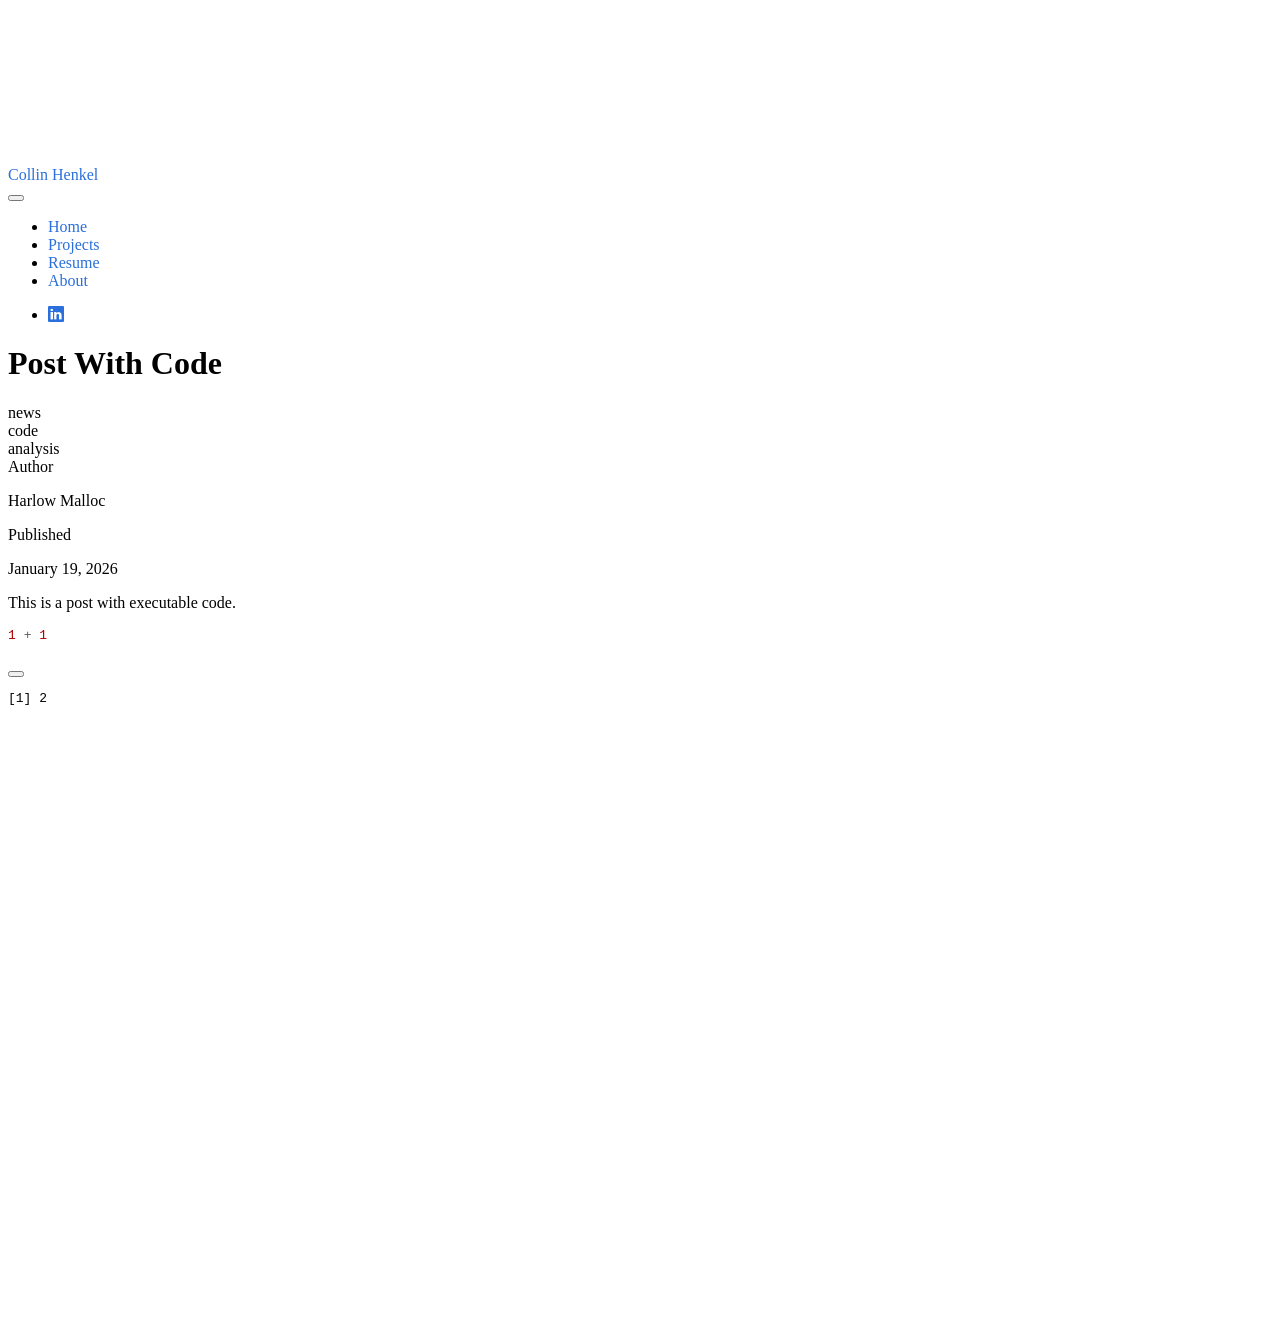
==== commit c2f168ea: "theme" ====
--- a/docs/posts/post-with-code/index.html
+++ b/docs/posts/post-with-code/index.html
@@ -77,7 +77,7 @@
 <link href="../../site_libs/quarto-html/quarto-syntax-highlighting-7b89279ff1a6dce999919e0e67d4d9ec.css" rel="stylesheet" id="quarto-text-highlighting-styles">
 <script src="../../site_libs/bootstrap/bootstrap.min.js"></script>
 <link href="../../site_libs/bootstrap/bootstrap-icons.css" rel="stylesheet">
-<link href="../../site_libs/bootstrap/bootstrap-5c49dcdaa1dd0040e71953adad602abc.min.css" rel="stylesheet" append-hash="true" id="quarto-bootstrap" data-mode="light">
+<link href="../../site_libs/bootstrap/bootstrap-ffa9a6279353761231ec249df0a7fdd3.min.css" rel="stylesheet" append-hash="true" id="quarto-bootstrap" data-mode="light">
 <script id="quarto-search-options" type="application/json">{
   "location": "navbar",
   "copy-button": false,
--- a/docs/styles.css
+++ b/docs/styles.css
@@ -0,0 +1,12 @@
+.anchorjs-link {
+  display: none !important;
+}
+
+a {
+  color: #2a6fdb;
+  text-decoration: none;
+}
+
+a:hover {
+  text-decoration: underline;
+}
